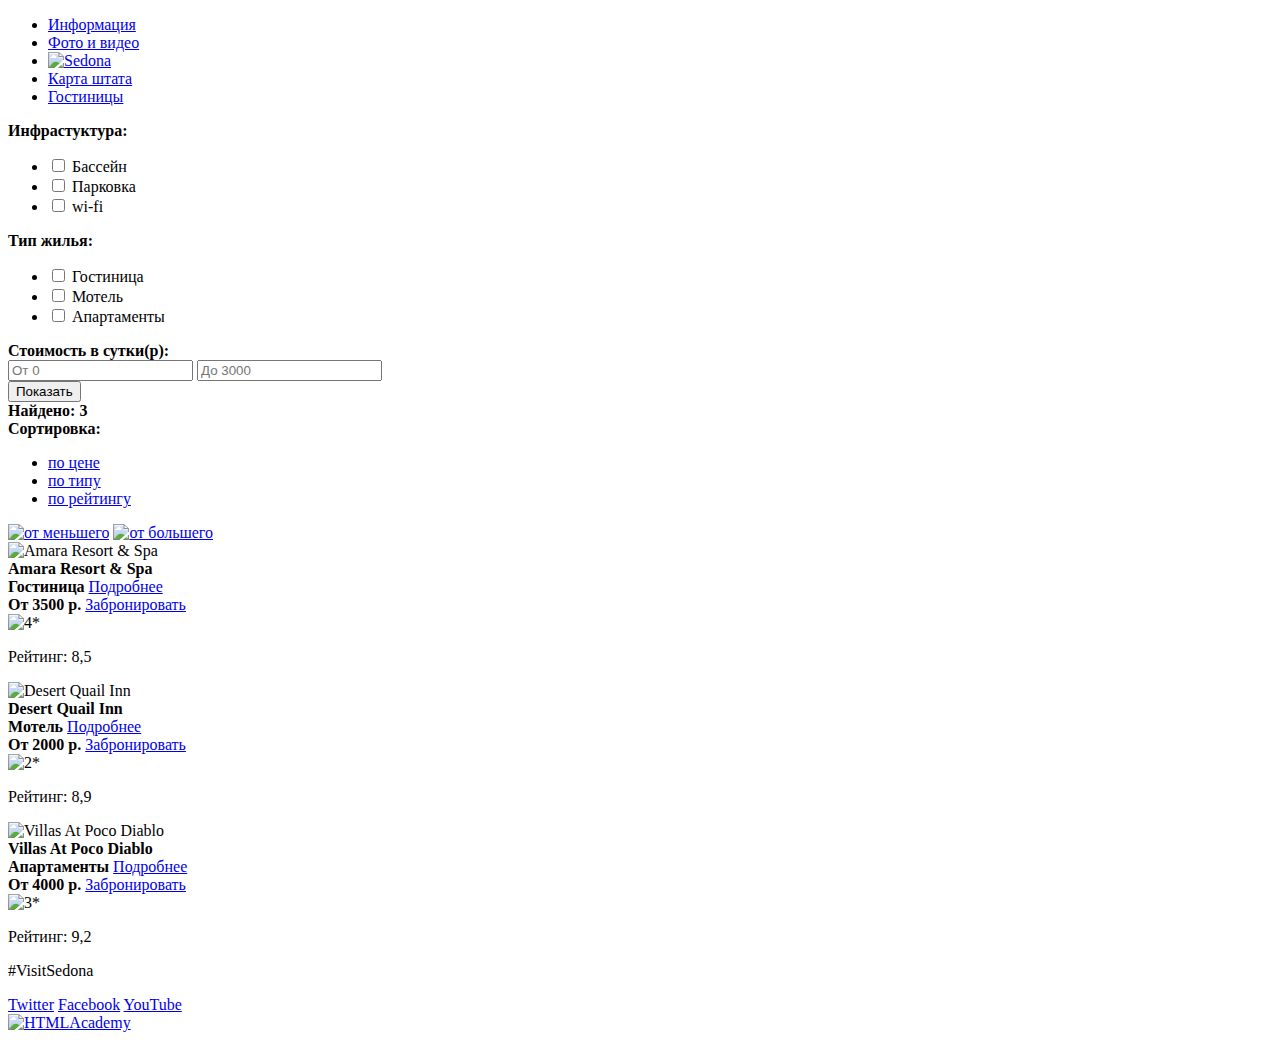
==== hotels.html @ 03f989f5 "Отредактировала разметку страницы с отелями" ====
<!DOCTYPE html>
<html lang="ru">
    <head>
        <meta charset="utf-8">
        <title>Sedona</title>
    </head>
    <body>
        <div class="container background">
            <header class="main-header">
                <nav class="main-navigation">
                    <ul>
                        <li>
                            <a href="#">Информация</a>
                        </li>
                        <li>
                            <a href="#">Фото и видео</a>
                        </li>
                        <li>
                            <a href="index.html"><img src="logo.png" width="" height="" alt="Sedona"></a>
                        </li>    
                        <li>
                            <a href="#">Карта штата</a>
                        </li>
                        <li>
                            <a href="#">Гостиницы</a>
                        </li>
                    </ul>
                </nav>
            </header>  
            <main class="content-main">
                <div class="content-selection">
                    <div class="housing-options">
                        <form name="filters" action="#" method="get">
                            <div class="conveniences">
                                <b class="filters-title">Инфрастуктура:</b>
                                <ul>
                                    <li>
                                        <input type="checkbox" name="swim-pool" id="swim-pool">
                                        <label for="swim-pool">Бассейн</label>
                                    </li>
                                    <li>
                                        <input type="checkbox" name="parking" id="parking">
                                        <label for="parking">Парковка</label>
                                    </li>
                                    <li>
                                        <input type="checkbox" name="internet" id="internet">
                                        <label for="internet">wi-fi</label>
                                    </li>
                                </ul>
                            </div>
                            <div class="housing-type">
                                <b class="filters-title">Тип жилья:</b>
                                <ul>
                                    <li>
                                        <input type="checkbox" name="hotel" id="hotel">
                                        <label for="hotel">Гостиница</label>
                                    </li>
                                    <li>
                                        <input type="checkbox" name="motel" id="motel">
                                        <label for="motel">Мотель</label>
                                    </li>
                                    <li>
                                        <input type="checkbox" name="apartments" id="apartments">
                                        <label for="apartments">Апартаменты</label>
                                    </li>
                                </ul>
                            </div>
                            <div class="daily-price">
                                <b class="filters-title">Стоимость в сутки(р):</b>
                                <div class="price-range">
                                    <input type="text" name="pricemin" placeholder="От 0">
                                    <input type="text" name="pricemax" placeholder="До 3000">
                                </div>
                                <div class="filter">
                                    <div class="filter-circle circle-left"></div>
                                    <div class="filter-circle circle-right"></div>
                                    <div class="filter-strip"></div>
                                </div>
                            </div>    
                            <button class="btn-content-selection" type="submit">Показать</button>
                        </form>    
                    </div>
                </div> 
                <div class="search-result">
                    <b class="result-number">Найдено: 3</b>
                    <div class="result-filters">
                        <b class="result-filters-name">Сортировка:</b>
                        <ul class="filters-sorting">
                            <li>
                                <a href="#">по цене</a>
                            </li>
                            <li>
                                <a href="#">по типу</a>
                            </li>
                            <li>
                                <a href="#">по рейтингу</a>
                            </li>                                
                        </ul>
                         <a class="pointer-arrow before" href="#"><img src="image/up.png" width="" height="" alt="от меньшего"></a>
                         <a class="pointer-arrow after" href="#"><img src="image/down.png" width="" height="" alt="от большего"></a>
                    </div>
                </div>
                <div class="housing-cards">
                    <div class="housing-info">
                        <div class="housing-image">
                            <img src="img/amararesort" width="" height="" alt="Amara Resort & Spa">
                        </div>
                        <b class="housing-name">Amara Resort &#38; Spa</b>
                        <div class="more-info">
                            <b class="main-housing-info">Гостиница</b>
                            <a class="btn detail" href="#">Подробнее</a>
                        </div>
                        <div class="housing-price">
                            <b class="main-housing-info">От 3500 р.</b>
                            <a class="btn book" href="#">Забронировать</a>
                        </div>
                        <div class="rating">
                            <img src="img/fourstars.png" width="" height="" alt="4*">
                            <p class="grade">Рейтинг: 8,5</p>    
                        </div>
                    </div> 
                    <div class="housing-info">
                        <div class="housing-image">
                            <img src="img/desertquailinn" width="" height="" alt="Desert Quail Inn">
                        </div>
                        <b class="housing-name">Desert Quail Inn</b>
                        <div class="more-info">
                            <b class="main-housing-info">Мотель</b>
                            <a class="btn detail" href="#">Подробнее</a>
                        </div>
                        <div class="housing-price">
                            <b class="main-housing-info">От 2000 р.</b>
                            <a class="btn book" href="#">Забронировать</a>
                        </div>
                        <div class="rating">
                            <img src="img/twostars.png" width="" height="" alt="2*">
                            <p class="grade">Рейтинг: 8,9</p>
                        </div>
                    </div>
                    <div class="housing-info">
                        <div class="housing-image">
                            <img src="img/villasatpocodiablo" width="" height="" alt="Villas At Poco Diablo">
                        </div>
                        <b class="housing-name">Villas At Poco Diablo</b>
                        <div class="more-info">
                            <b class="main-housing-info">Апартаменты</b>
                            <a class="btn detail" href="#">Подробнее</a>
                        </div>
                        <div class="housing-price">
                            <b class="main-housing-info">От 4000 р.</b>
                            <a class="btn book" href="#">Забронировать</a>
                        </div>
                        <div class="rating">
                            <img src="img/threestars.png" width="" height="" alt="3*">
                            <p class="grade">Рейтинг: 9,2</p>
                        </div>
                    </div>    
                </div>   
            </main>    
            <footer class="main-footer">
                <section class="footer-hashtag">
                    <p>#VisitSedona</p>
                </section>  
                <section class="footer-social">
                    <a class="social-btn social-btn-Twi" href="#">Twitter</a>
                    <a class="social-btn social-btn-fb" href="#">Facebook</a>
                    <a class="social-btn social-btn-youtube" href="#">YouTube</a>
                </section>  
                <section class="footer-copyright">
                    <a href="https://htmlacademy.ru"><img src="HTMLAcademy.png" width="" height="" alt="HTMLAcademy"></a>
                </section>    
            </footer>
        </div>    
    </body>
</html>
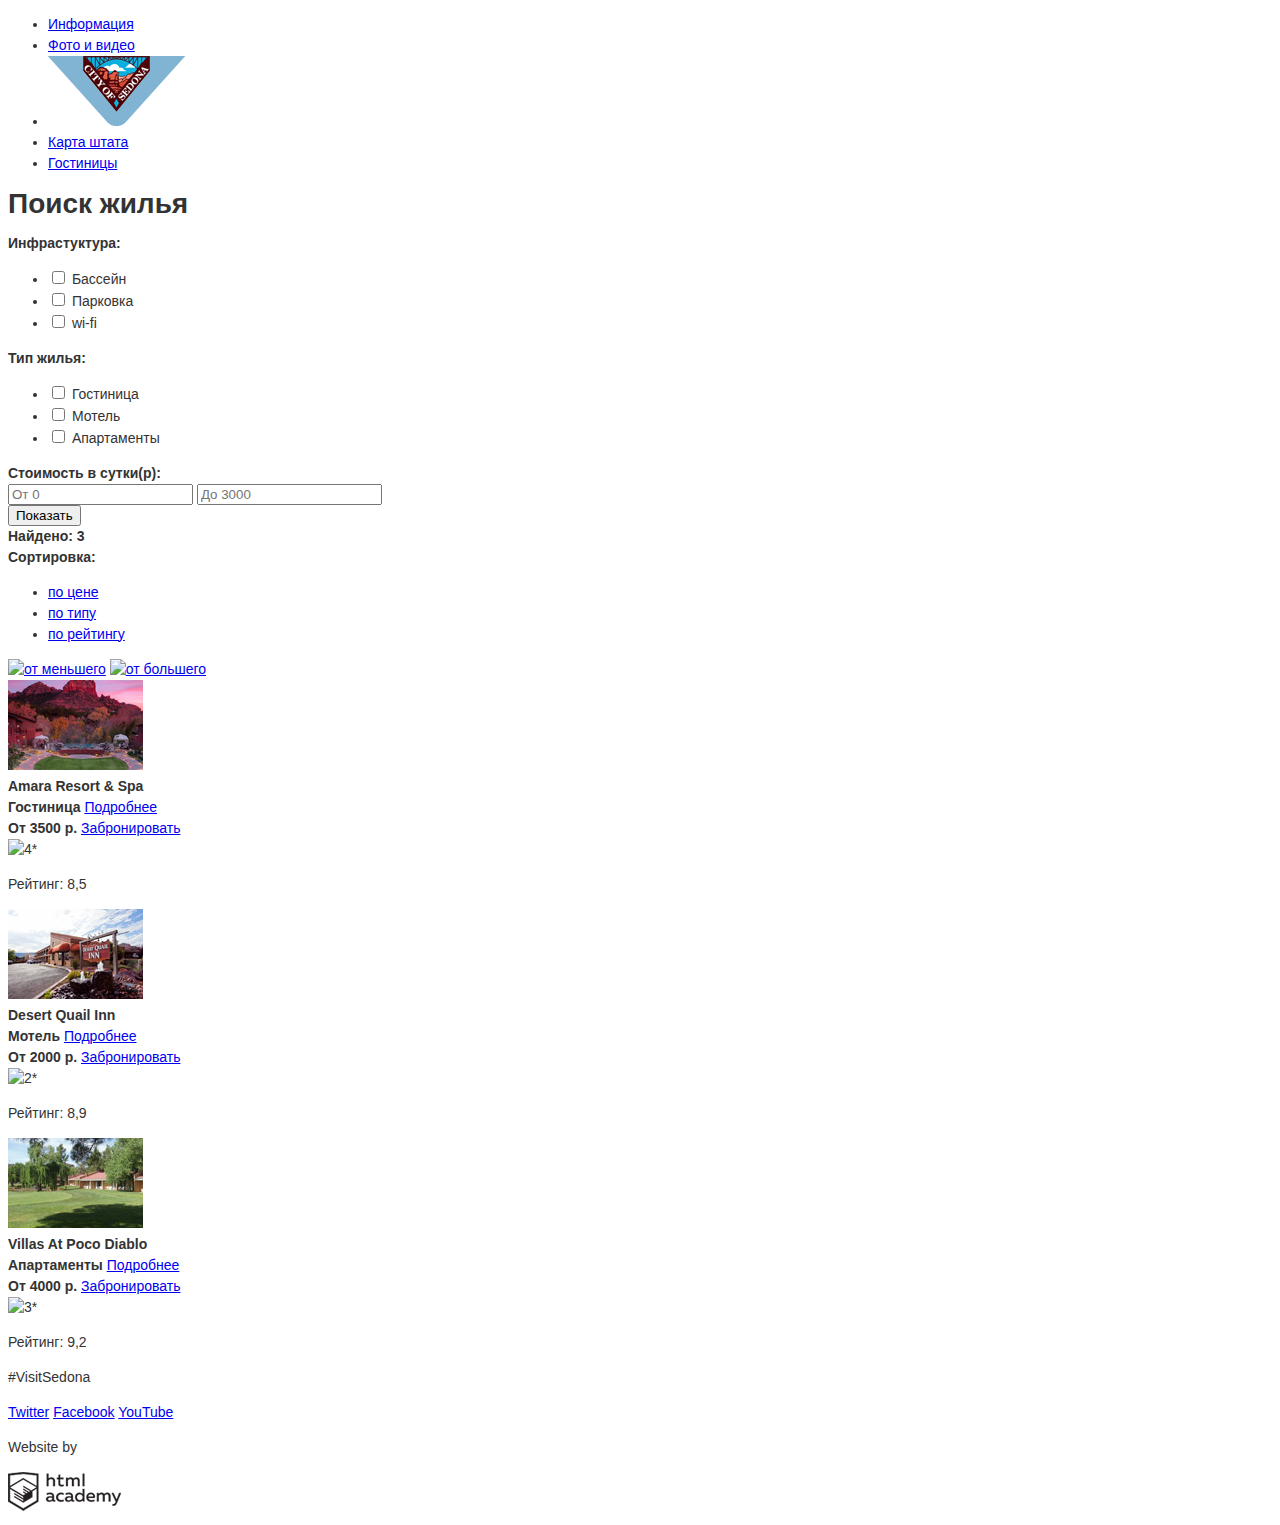
==== commit 0cca9c2d: "Выполнила задание по графике и текстовым стилям" ====
--- a/hotels.html
+++ b/hotels.html
@@ -1,6 +1,7 @@
 <!DOCTYPE html>
 <html lang="ru">
     <head>
+        <link href="css/style.css" rel="stylesheet">
         <meta charset="utf-8">
         <title>Sedona</title>
     </head>
@@ -16,7 +17,7 @@
                             <a href="#">Фото и видео</a>
                         </li>
                         <li>
-                            <a href="index.html"><img src="logo.png" width="" height="" alt="Sedona"></a>
+                            <a href="index.html"><img src="img/logo.png" width="138" height="70" alt="Sedona"></a>
                         </li>    
                         <li>
                             <a href="#">Карта штата</a>
@@ -30,6 +31,7 @@
             <main class="content-main">
                 <div class="content-selection">
                     <div class="housing-options">
+                        <h1 class="hide-title">Поиск жилья</h1>
                         <form name="filters" action="#" method="get">
                             <div class="conveniences">
                                 <b class="filters-title">Инфрастуктура:</b>
@@ -103,7 +105,7 @@
                 <div class="housing-cards">
                     <div class="housing-info">
                         <div class="housing-image">
-                            <img src="img/amararesort" width="" height="" alt="Amara Resort & Spa">
+                            <img src="img/amararesort.jpg" width="135" height="90" alt="Amara Resort & Spa">
                         </div>
                         <b class="housing-name">Amara Resort &#38; Spa</b>
                         <div class="more-info">
@@ -121,7 +123,7 @@
                     </div> 
                     <div class="housing-info">
                         <div class="housing-image">
-                            <img src="img/desertquailinn" width="" height="" alt="Desert Quail Inn">
+                            <img src="img/desertquailinn.jpg" width="135" height="90" alt="Desert Quail Inn">
                         </div>
                         <b class="housing-name">Desert Quail Inn</b>
                         <div class="more-info">
@@ -139,7 +141,7 @@
                     </div>
                     <div class="housing-info">
                         <div class="housing-image">
-                            <img src="img/villasatpocodiablo" width="" height="" alt="Villas At Poco Diablo">
+                            <img src="img/villasatpocodiablo.jpg" width="135" height="90" alt="Villas At Poco Diablo">
                         </div>
                         <b class="housing-name">Villas At Poco Diablo</b>
                         <div class="more-info">
@@ -167,7 +169,8 @@
                     <a class="social-btn social-btn-youtube" href="#">YouTube</a>
                 </section>  
                 <section class="footer-copyright">
-                    <a href="https://htmlacademy.ru"><img src="HTMLAcademy.png" width="" height="" alt="HTMLAcademy"></a>
+                    <p>Website by</p>
+                    <a href="https://htmlacademy.ru"><img src="img/HTMLAcademy.png" width="113" height="39" alt="HTMLAcademy"></a>
                 </section>    
             </footer>
         </div>    
--- a/css/style.css
+++ b/css/style.css
@@ -0,0 +1,7 @@
+body {
+    font-size: 14px;
+    line-height: 21px;
+    color: #333333;
+    font-weight: normal;
+    font-family: "PT Sans", "Arial", serif;
+}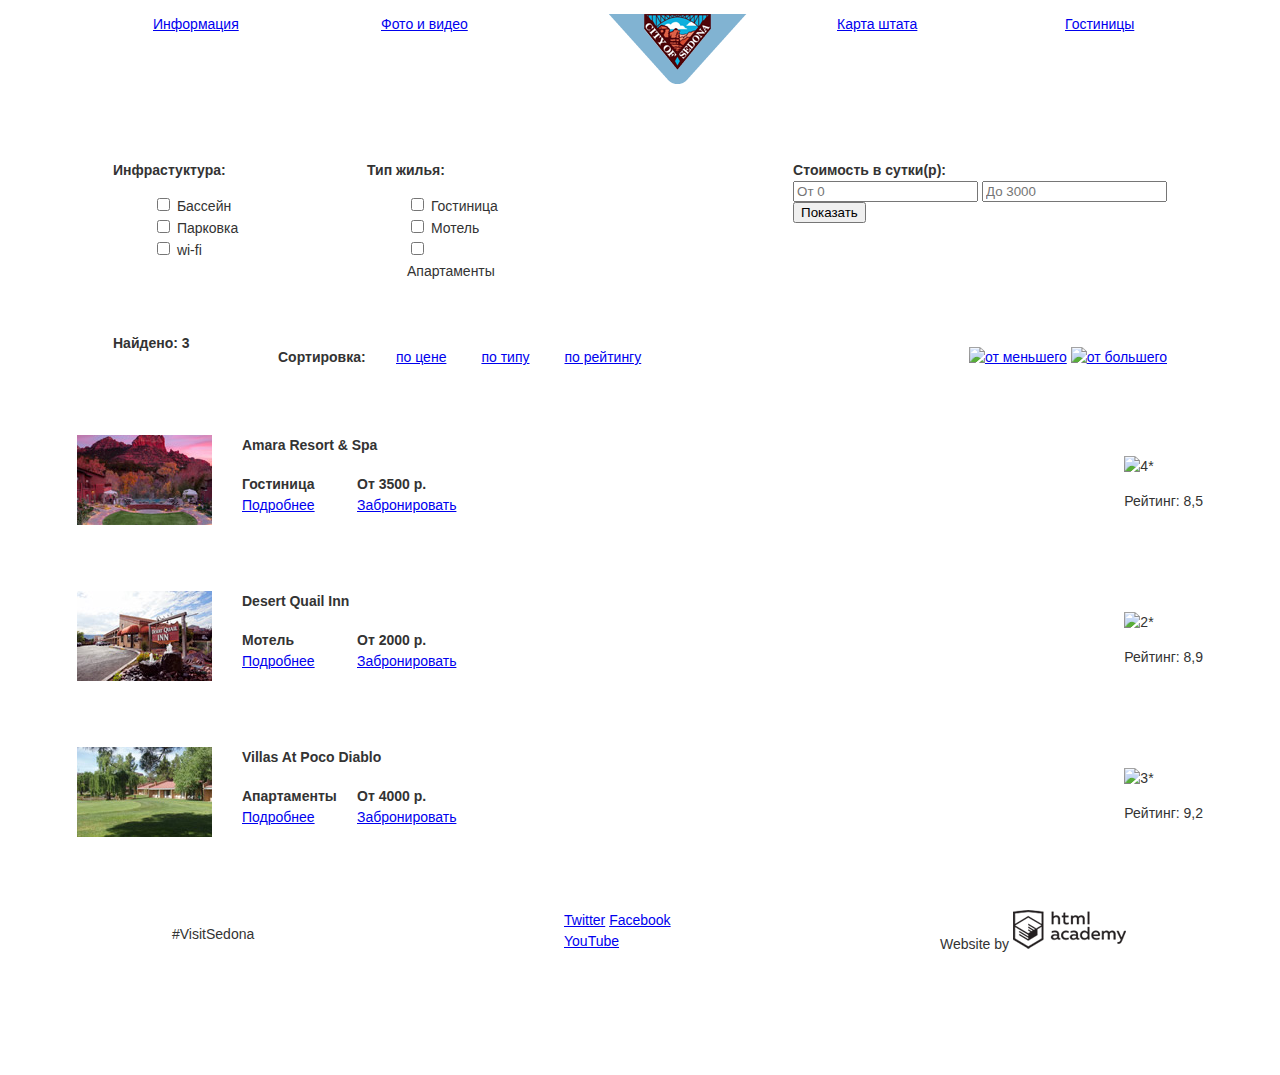
==== commit d111def1: "Сделала задание по сеткам для всех страниц проекта" ====
--- a/hotels.html
+++ b/hotels.html
@@ -6,23 +6,23 @@
         <title>Sedona</title>
     </head>
     <body>
-        <div class="container background">
+        <div class="container">
             <header class="main-header">
                 <nav class="main-navigation">
                     <ul>
-                        <li>
+                        <li class="menu-item">
                             <a href="#">Информация</a>
-                        </li>
-                        <li>
+                        </li >
+                        <li class="menu-item">
                             <a href="#">Фото и видео</a>
                         </li>
-                        <li>
+                        <li class="menu-item">
                             <a href="index.html"><img src="img/logo.png" width="138" height="70" alt="Sedona"></a>
                         </li>    
-                        <li>
+                        <li class="menu-item">
                             <a href="#">Карта штата</a>
                         </li>
-                        <li>
+                        <li class="menu-item">
                             <a href="#">Гостиницы</a>
                         </li>
                     </ul>
@@ -30,8 +30,6 @@
             </header>  
             <main class="content-main">
                 <div class="content-selection">
-                    <div class="housing-options">
-                        <h1 class="hide-title">Поиск жилья</h1>
                         <form name="filters" action="#" method="get">
                             <div class="conveniences">
                                 <b class="filters-title">Инфрастуктура:</b>
@@ -67,21 +65,22 @@
                                     </li>
                                 </ul>
                             </div>
-                            <div class="daily-price">
-                                <b class="filters-title">Стоимость в сутки(р):</b>
-                                <div class="price-range">
-                                    <input type="text" name="pricemin" placeholder="От 0">
-                                    <input type="text" name="pricemax" placeholder="До 3000">
-                                </div>
-                                <div class="filter">
-                                    <div class="filter-circle circle-left"></div>
-                                    <div class="filter-circle circle-right"></div>
-                                    <div class="filter-strip"></div>
-                                </div>
-                            </div>    
-                            <button class="btn-content-selection" type="submit">Показать</button>
+                            <div class="filter-and-button">
+                                <div class="daily-price">
+                                    <b class="filters-title">Стоимость в сутки(р):</b>
+                                    <div class="price-range">
+                                        <input type="text" name="pricemin" placeholder="От 0">
+                                        <input type="text" name="pricemax" placeholder="До 3000">
+                                    </div>
+                                    <div class="filter">
+                                        <div class="filter-circle circle-left"></div>
+                                        <div class="filter-circle circle-right"></div>
+                                        <div class="filter-strip"></div>
+                                    </div>
+                                </div>    
+                                <button class="btn-content-selection" type="submit">Показать</button>
+                            </div>
                         </form>    
-                    </div>
                 </div> 
                 <div class="search-result">
                     <b class="result-number">Найдено: 3</b>
@@ -98,8 +97,10 @@
                                 <a href="#">по рейтингу</a>
                             </li>                                
                         </ul>
-                         <a class="pointer-arrow before" href="#"><img src="image/up.png" width="" height="" alt="от меньшего"></a>
-                         <a class="pointer-arrow after" href="#"><img src="image/down.png" width="" height="" alt="от большего"></a>
+                        <div class="pointers">
+                            <a class="pointer-arrow before" href="#"><img src="image/up.png" width="" height="" alt="от меньшего"></a>
+                            <a class="pointer-arrow after" href="#"><img src="image/down.png" width="" height="" alt="от большего"></a>
+                        </div>    
                     </div>
                 </div>
                 <div class="housing-cards">
@@ -107,7 +108,7 @@
                         <div class="housing-image">
                             <img src="img/amararesort.jpg" width="135" height="90" alt="Amara Resort & Spa">
                         </div>
-                        <b class="housing-name">Amara Resort &#38; Spa</b>
+                        <b class="housing-name">Amara Resort &#38; Spa</b><br>
                         <div class="more-info">
                             <b class="main-housing-info">Гостиница</b>
                             <a class="btn detail" href="#">Подробнее</a>
@@ -125,7 +126,7 @@
                         <div class="housing-image">
                             <img src="img/desertquailinn.jpg" width="135" height="90" alt="Desert Quail Inn">
                         </div>
-                        <b class="housing-name">Desert Quail Inn</b>
+                        <b class="housing-name">Desert Quail Inn</b><br>
                         <div class="more-info">
                             <b class="main-housing-info">Мотель</b>
                             <a class="btn detail" href="#">Подробнее</a>
@@ -143,7 +144,7 @@
                         <div class="housing-image">
                             <img src="img/villasatpocodiablo.jpg" width="135" height="90" alt="Villas At Poco Diablo">
                         </div>
-                        <b class="housing-name">Villas At Poco Diablo</b>
+                        <b class="housing-name">Villas At Poco Diablo</b><br>
                         <div class="more-info">
                             <b class="main-housing-info">Апартаменты</b>
                             <a class="btn detail" href="#">Подробнее</a>
@@ -169,7 +170,7 @@
                     <a class="social-btn social-btn-youtube" href="#">YouTube</a>
                 </section>  
                 <section class="footer-copyright">
-                    <p>Website by</p>
+                    Website by
                     <a href="https://htmlacademy.ru"><img src="img/HTMLAcademy.png" width="113" height="39" alt="HTMLAcademy"></a>
                 </section>    
             </footer>
--- a/css/style.css
+++ b/css/style.css
@@ -4,4 +4,301 @@
     color: #333333;
     font-weight: normal;
     font-family: "PT Sans", "Arial", serif;
+}
+
+.container {
+    width: 1200px;
+    margin: 0 auto; 
+}
+
+
+.main-header {
+    margin-bottom: 0;   
+}
+
+.background {
+    margin-bottom: 60px;
+    padding-top: 215px;
+}
+
+.main-navigation {
+    height: 57px;
+    padding-left: 73px;
+    padding-right: 73px;
+}
+
+.menu-item {
+    float: left;
+    width: 100px;
+    margin-left: 64px;
+    margin-right: 64px;
+    list-style-type: none;
+}
+
+.menu-item:last-child {
+    margin-right: 0;
+}
+
+.menu-item:first-child {
+    margin-left: 0;
+}
+
+.menu-item h1{
+    margin-top: 0;
+    width: 138px;
+}
+
+.main-header::after {
+    content: "";
+    display: block;
+    clear: both;
+}
+
+.logo {
+    width: 458px;
+    height: 78px;
+    margin-left: auto;
+    margin-right: auto;
+    margin-bottom: 278px;
+}
+
+.intro {
+    width: 492px;
+    margin: 0 auto;
+    margin-bottom: 60px;
+}
+
+.index-content-first {
+    height: 256px;
+    margin-bottom: 62px;
+}
+
+.index-content-text-left {
+    float: left;
+    width: 400px;
+}
+
+.index-content-img-right {
+    float: right;
+    width: 800px;
+    margin-left: 0;
+    margin-right: 0;
+    margin-bottom: 0;
+    margin-top: 0;
+}
+
+.index-content-first::after {
+    content: "";
+    display: block;
+    clear: both;
+}
+
+.features-first {
+    padding-left: 72px;
+    padding-right 60px;
+    margin-bottom: 85px;  
+}
+
+.features-item {
+    float: left;
+    min-height: 188px;
+    width: 280px;
+    margin-left: 55px;
+    margin-right: 55px;
+    
+}
+
+.features-item:first-child {
+    margin-left: 0;
+}
+
+.features-item:last-child {
+    margin-right: 0;
+}
+
+.features-first::after {
+    content: "";
+    display: block;
+    clear: both;
+}
+
+.index-content-second {
+    height: 256px;
+    margin-bottom: 0; 
+}
+
+.index-content-img-left {
+    float: left;
+    width: 800px;
+    margin-left: 0;
+    margin-right: 0;
+    margin-bottom: 0;
+    margin-top: 0;
+}
+
+.index-content-text-right {
+    float: right;
+    width: 400px;
+    min-height: 256px;
+}
+
+.index-content-second::after {
+    content: "";
+    display: block;
+    clear: both;
+}
+
+.features-second {
+    padding-left: 72px;
+    padding-right 60px;
+    padding-top: 50px;
+    margin-bottom: 58px; 
+}
+
+.features-second::after {
+    content: "";
+    display: block;
+    clear: both;
+}
+
+.search {
+    width: 570px;
+    margin: 0 auto;
+    padding-top: 55px;
+    padding-left: 59px;
+}
+
+.main-footer {
+    height: 120px;
+    padding-top: 37px;
+    padding-bottom: 37px;
+}
+
+.footer-hashtag {
+    float: left;
+    width: 138px;
+    margin-left: 132px;
+    margin-right: 254px;
+}
+
+.footer-social{
+    float: left;
+    width: 150px;
+    
+}
+
+.footer-copyright {
+    float: right;
+    margin-right: 102px;
+    width: 198px;
+   
+}
+
+.content-selection {
+    margin-bottom: 0;
+    padding-top: 70px;
+    padding-left: 73px;
+    padding-right: 73px;
+}
+
+.conveniences {
+    float: left;
+    width: 140px;
+    margin-right: 114px;
+}
+
+.housing-type {
+    float: left;
+    width: 140px;
+}
+
+.filter-and-button {
+    float: right;
+}
+
+.content-selection li {
+    list-style-type: none;
+}
+
+
+.content-selection::after {
+    content: "";
+    display: block;
+    clear: both;
+}
+
+.search-result {
+    padding-left: 73px;
+    padding-right: 73px;
+    padding-top: 37px;
+    padding-bottom: 37px;
+    margin-bottom: 0;
+}
+
+.result-number {
+    float: left;
+    width: 115px;
+    margin-right: 50px;
+}
+
+.result-filters-name {
+    float:left;
+    width: 78px;
+    margin-right: 40px;
+}
+
+.filters-sorting li {
+    float: left;
+    list-style-type: none;
+    margin-right: 35px;
+}
+
+.pointers {
+    float: right;
+}
+
+.search-result::after {
+    content: "";
+    display: block;
+    clear: both;
+}
+
+
+.housing-cards {
+    padding-left: 37px;
+    padding-right: 37px;
+    margin-bottom: 0;
+}
+
+.housing-info {
+    padding-top: 30px;
+    padding-bottom: 30px;
+}
+
+.housing-image {
+    float: left;
+    margin-right: 30px;
+}
+
+.more-info {
+    float: left;
+    width: 110px;
+    margin-right: 5px;
+    margin-top: 18px;
+}
+
+.housing-price {
+    float: left;
+    width: 143px;
+    margin-top: 18px;
+}
+
+.rating {
+    float: right;
+}
+
+.housing-info::after {
+    content: "";
+    display: block;
+    clear: both;
 }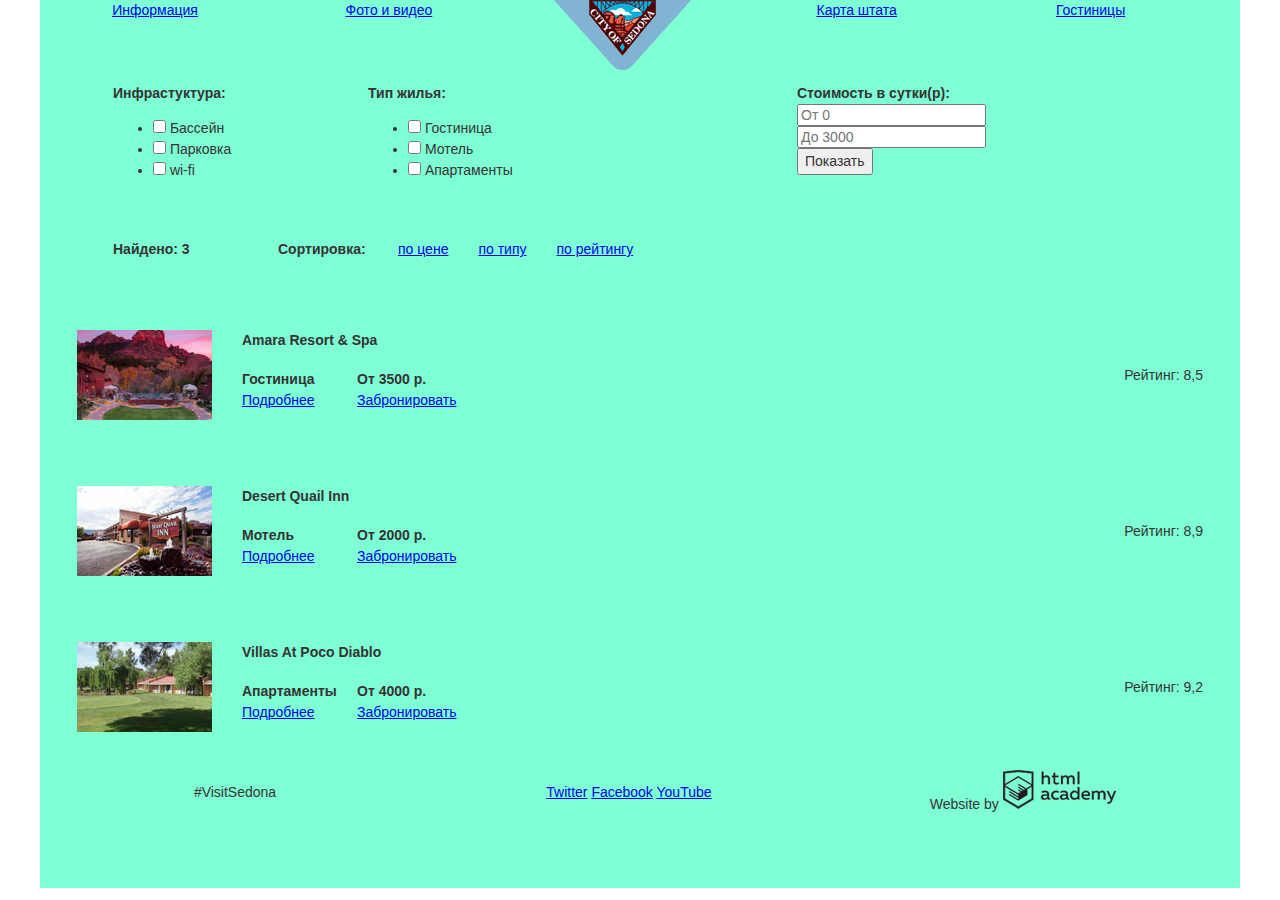
==== commit 61010b1d: "Переделала задание по сеткам" ====
--- a/hotels.html
+++ b/hotels.html
@@ -1,35 +1,36 @@
 <!DOCTYPE html>
 <html lang="ru">
     <head>
-        <link href="css/style.css" rel="stylesheet">
         <meta charset="utf-8">
+        <link rel="stylesheet" href="css/normalize.css">
+        <link rel="stylesheet" href="css/style.css">
         <title>Sedona</title>
     </head>
     <body>
         <div class="container">
             <header class="main-header">
                 <nav class="main-navigation">
-                    <ul>
-                        <li class="menu-item">
+                    <ul class="main-menu">
+                        <li>
                             <a href="#">Информация</a>
-                        </li >
-                        <li class="menu-item">
+                        </li>
+                        <li>
                             <a href="#">Фото и видео</a>
                         </li>
-                        <li class="menu-item">
+                        <li>
                             <a href="index.html"><img src="img/logo.png" width="138" height="70" alt="Sedona"></a>
                         </li>    
-                        <li class="menu-item">
+                        <li>
                             <a href="#">Карта штата</a>
                         </li>
-                        <li class="menu-item">
+                        <li>
                             <a href="#">Гостиницы</a>
                         </li>
                     </ul>
                 </nav>
             </header>  
             <main class="content-main">
-                <div class="content-selection">
+                <div class="content-selection clearfix">
                         <form name="filters" action="#" method="get">
                             <div class="conveniences">
                                 <b class="filters-title">Инфрастуктура:</b>
@@ -65,7 +66,7 @@
                                     </li>
                                 </ul>
                             </div>
-                            <div class="filter-and-button">
+                            <div class="range">
                                 <div class="daily-price">
                                     <b class="filters-title">Стоимость в сутки(р):</b>
                                     <div class="price-range">
@@ -82,7 +83,7 @@
                             </div>
                         </form>    
                 </div> 
-                <div class="search-result">
+                <div class="search-result clearfix">
                     <b class="result-number">Найдено: 3</b>
                     <div class="result-filters">
                         <b class="result-filters-name">Сортировка:</b>
@@ -98,13 +99,13 @@
                             </li>                                
                         </ul>
                         <div class="pointers">
-                            <a class="pointer-arrow before" href="#"><img src="image/up.png" width="" height="" alt="от меньшего"></a>
-                            <a class="pointer-arrow after" href="#"><img src="image/down.png" width="" height="" alt="от большего"></a>
+                            <a class="pointer-arrow up" href="#"></a>
+                            <a class="pointer-arrow down" href="#"></a>
                         </div>    
                     </div>
                 </div>
                 <div class="housing-cards">
-                    <div class="housing-info">
+                    <div class="housing-info clearfix">
                         <div class="housing-image">
                             <img src="img/amararesort.jpg" width="135" height="90" alt="Amara Resort & Spa">
                         </div>
@@ -118,11 +119,10 @@
                             <a class="btn book" href="#">Забронировать</a>
                         </div>
                         <div class="rating">
-                            <img src="img/fourstars.png" width="" height="" alt="4*">
                             <p class="grade">Рейтинг: 8,5</p>    
                         </div>
                     </div> 
-                    <div class="housing-info">
+                    <div class="housing-info clearfix">
                         <div class="housing-image">
                             <img src="img/desertquailinn.jpg" width="135" height="90" alt="Desert Quail Inn">
                         </div>
@@ -136,11 +136,10 @@
                             <a class="btn book" href="#">Забронировать</a>
                         </div>
                         <div class="rating">
-                            <img src="img/twostars.png" width="" height="" alt="2*">
                             <p class="grade">Рейтинг: 8,9</p>
                         </div>
                     </div>
-                    <div class="housing-info">
+                    <div class="housing-info clearfix">
                         <div class="housing-image">
                             <img src="img/villasatpocodiablo.jpg" width="135" height="90" alt="Villas At Poco Diablo">
                         </div>
@@ -154,22 +153,21 @@
                             <a class="btn book" href="#">Забронировать</a>
                         </div>
                         <div class="rating">
-                            <img src="img/threestars.png" width="" height="" alt="3*">
                             <p class="grade">Рейтинг: 9,2</p>
                         </div>
                     </div>    
                 </div>   
             </main>    
             <footer class="main-footer">
-                <section class="footer-hashtag">
+                <section class="footer-hashtag footer-item">
                     <p>#VisitSedona</p>
                 </section>  
-                <section class="footer-social">
+                <section class="footer-social footer-item">
                     <a class="social-btn social-btn-Twi" href="#">Twitter</a>
                     <a class="social-btn social-btn-fb" href="#">Facebook</a>
                     <a class="social-btn social-btn-youtube" href="#">YouTube</a>
                 </section>  
-                <section class="footer-copyright">
+                <section class="footer-copyright footer-item">
                     Website by
                     <a href="https://htmlacademy.ru"><img src="img/HTMLAcademy.png" width="113" height="39" alt="HTMLAcademy"></a>
                 </section>    
--- a/css/style.css
+++ b/css/style.css
@@ -9,265 +9,252 @@
 .container {
     width: 1200px;
     margin: 0 auto; 
-}
-
-
-.main-header {
-    margin-bottom: 0;   
-}
-
-.background {
-    margin-bottom: 60px;
-    padding-top: 215px;
-}
-
-.main-navigation {
-    height: 57px;
-    padding-left: 73px;
-    padding-right: 73px;
-}
-
-.menu-item {
-    float: left;
-    width: 100px;
-    margin-left: 64px;
-    margin-right: 64px;
-    list-style-type: none;
-}
-
-.menu-item:last-child {
-    margin-right: 0;
-}
-
-.menu-item:first-child {
-    margin-left: 0;
-}
-
-.menu-item h1{
-    margin-top: 0;
-    width: 138px;
-}
-
-.main-header::after {
+    
+    background-color: aquamarine;
+}
+
+
+
+
+
+.main-menu {
+    margin: 0;
+    padding: 0;
+    list-style: none;
+    width: 100%;
+}
+
+.main-menu li {
+    display: inline-block;
+    width: 230px;
+    height: 53px;
+    text-align: center;
+    vertical-align: middle;
+}
+
+.main-menu h1 {
+    margin: 0;
+}
+
+
+
+
+
+
+.main-image{
+    height: 594px;
+    text-align: center;
+}
+
+.logo {
+    padding-top: 217px;
+}
+
+
+
+
+
+
+.intro {
+    padding-top: 52px;
+    padding-bottom: 52px;
+    width: 570px;
+    margin: 0 auto;
+    text-align: center;
+}
+
+
+
+
+
+
+
+
+
+
+.index-content-first {
+    height: 256px;
+}
+
+.index-content-text-left {
+    float: left;
+    width: 400px;
+}
+
+.index-content-img-right {
+    float: right;
+    height: 256px;
+    margin: 0;
+}
+
+.clearfix::after {
     content: "";
     display: block;
     clear: both;
 }
 
-.logo {
-    width: 458px;
-    height: 78px;
-    margin-left: auto;
-    margin-right: auto;
-    margin-bottom: 278px;
-}
-
-.intro {
-    width: 492px;
-    margin: 0 auto;
-    margin-bottom: 60px;
-}
-
-.index-content-first {
+
+
+
+
+
+
+
+.features-first {
+    padding-top: 60px; 
+    text-align: center;
+    padding-bottom: 88px;
+}
+
+.features-item {
+    float: left;
+    width: 300px;
+    margin-left: 50px;
+    margin-right: 50px;
+    
+}
+
+
+
+
+
+
+
+
+
+.index-content-second {
+    height: 256px; 
+}
+
+.index-content-img-left {
+    float: left;
     height: 256px;
-    margin-bottom: 62px;
-}
-
-.index-content-text-left {
-    float: left;
+    margin: 0;
+}
+
+.index-content-text-right {
+    float: right;
     width: 400px;
 }
 
-.index-content-img-right {
-    float: right;
-    width: 800px;
-    margin-left: 0;
-    margin-right: 0;
-    margin-bottom: 0;
-    margin-top: 0;
-}
-
-.index-content-first::after {
-    content: "";
-    display: block;
-    clear: both;
-}
-
-.features-first {
-    padding-left: 72px;
-    padding-right 60px;
-    margin-bottom: 85px;  
-}
-
-.features-item {
-    float: left;
-    min-height: 188px;
-    width: 280px;
-    margin-left: 55px;
-    margin-right: 55px;
-    
-}
-
-.features-item:first-child {
-    margin-left: 0;
-}
-
-.features-item:last-child {
-    margin-right: 0;
-}
-
-.features-first::after {
-    content: "";
-    display: block;
-    clear: both;
-}
-
-.index-content-second {
-    height: 256px;
-    margin-bottom: 0; 
-}
-
-.index-content-img-left {
-    float: left;
-    width: 800px;
-    margin-left: 0;
-    margin-right: 0;
-    margin-bottom: 0;
-    margin-top: 0;
-}
-
-.index-content-text-right {
-    float: right;
-    width: 400px;
-    min-height: 256px;
-}
-
-.index-content-second::after {
-    content: "";
-    display: block;
-    clear: both;
-}
+
+
+
+
 
 .features-second {
-    padding-left: 72px;
-    padding-right 60px;
     padding-top: 50px;
-    margin-bottom: 58px; 
-}
-
-.features-second::after {
-    content: "";
-    display: block;
-    clear: both;
-}
+    text-align: center;
+    padding-bottom: 65px;
+}
+
+
+
+
+
 
 .search {
     width: 570px;
     margin: 0 auto;
-    padding-top: 55px;
-    padding-left: 59px;
-}
+}
+
+
+
 
 .main-footer {
     height: 120px;
-    padding-top: 37px;
-    padding-bottom: 37px;
-}
-
-.footer-hashtag {
-    float: left;
-    width: 138px;
-    margin-left: 132px;
-    margin-right: 254px;
-}
-
-.footer-social{
-    float: left;
-    width: 150px;
-    
-}
-
-.footer-copyright {
-    float: right;
-    margin-right: 102px;
-    width: 198px;
-   
-}
+    width: 100%;
+}
+
+.footer-item{
+    display: inline-block;
+    width: 300px;
+    text-align: center;
+    margin-left: 45px;
+    margin-right: 45px;
+    vertical-align: middle;
+}
+
+
+
+
+
+
 
 .content-selection {
-    margin-bottom: 0;
-    padding-top: 70px;
     padding-left: 73px;
     padding-right: 73px;
+    padding-bottom: 30px;
+    padding-top: 30px;
+    
+}
+
+content-selection li {
+    list-style-type: none;
 }
 
 .conveniences {
     float: left;
-    width: 140px;
-    margin-right: 114px;
+    width: 230px;
+    margin-right: 25px;
 }
 
 .housing-type {
     float: left;
-    width: 140px;
-}
-
-.filter-and-button {
-    float: right;
-}
-
-.content-selection li {
-    list-style-type: none;
-}
-
-
-.content-selection::after {
-    content: "";
-    display: block;
-    clear: both;
-}
+    width: 230px; 
+}
+
+.range {
+    float: right;
+    width: 370px;
+}
+
+
+
+
+
+
+
+
 
 .search-result {
     padding-left: 73px;
     padding-right: 73px;
-    padding-top: 37px;
-    padding-bottom: 37px;
-    margin-bottom: 0;
-}
+    padding-bottom: 40px;
+}
+
+/*разобраться с отступом между блоками и найдено:3 */
 
 .result-number {
     float: left;
-    width: 115px;
-    margin-right: 50px;
+    width: 120px;
+    margin: 0;
+    padding: 0;
 }
 
 .result-filters-name {
     float:left;
-    width: 78px;
-    margin-right: 40px;
+    width: 90px;
+    margin-left: 45px;
+    margin-right: 30px;
 }
 
 .filters-sorting li {
     float: left;
     list-style-type: none;
-    margin-right: 35px;
+    margin-right: 30px;
 }
 
 .pointers {
     float: right;
 }
 
-.search-result::after {
-    content: "";
-    display: block;
-    clear: both;
-}
+
 
 
 .housing-cards {
     padding-left: 37px;
     padding-right: 37px;
-    margin-bottom: 0;
 }
 
 .housing-info {
@@ -297,8 +284,3 @@
     float: right;
 }
 
-.housing-info::after {
-    content: "";
-    display: block;
-    clear: both;
-}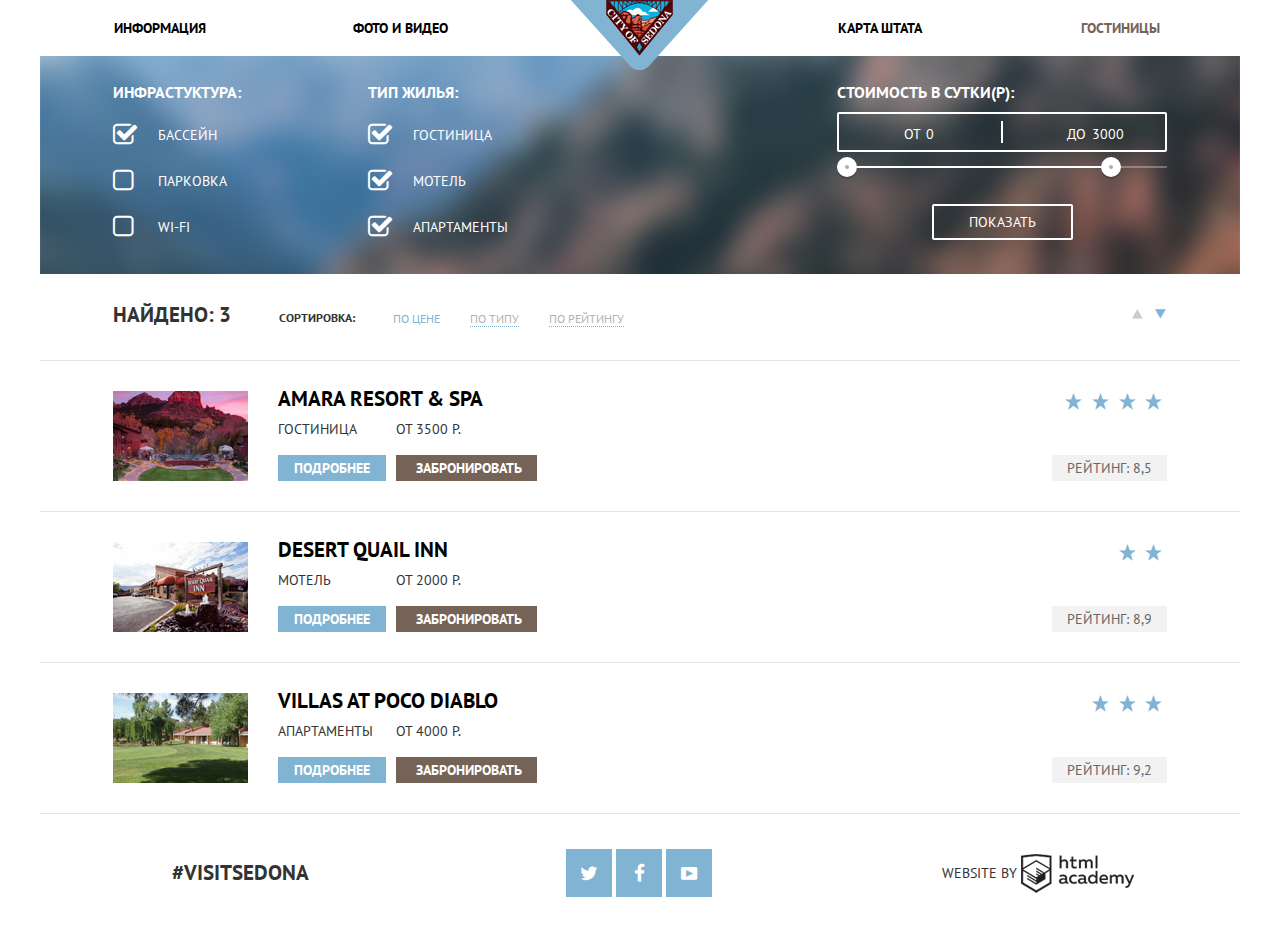
==== commit 41882351: "Выполнила задание по стилизации проекта" ====
--- a/hotels.html
+++ b/hotels.html
@@ -2,6 +2,7 @@
 <html lang="ru">
     <head>
         <meta charset="utf-8">
+        <link href='https://fonts.googleapis.com/css?family=PT+Sans:400,400italic,700,700italic' rel='stylesheet' type='text/css'>
         <link rel="stylesheet" href="css/normalize.css">
         <link rel="stylesheet" href="css/style.css">
         <title>Sedona</title>
@@ -10,7 +11,7 @@
         <div class="container">
             <header class="main-header">
                 <nav class="main-navigation">
-                    <ul class="main-menu">
+                    <ul class="main-menu clearfix">
                         <li>
                             <a href="#">Информация</a>
                         </li>
@@ -24,83 +25,90 @@
                             <a href="#">Карта штата</a>
                         </li>
                         <li>
-                            <a href="#">Гостиницы</a>
+                            <a class="active" href="#">Гостиницы</a>
                         </li>
                     </ul>
                 </nav>
             </header>  
             <main class="content-main">
                 <div class="content-selection clearfix">
-                        <form name="filters" action="#" method="get">
-                            <div class="conveniences">
-                                <b class="filters-title">Инфрастуктура:</b>
-                                <ul>
-                                    <li>
-                                        <input type="checkbox" name="swim-pool" id="swim-pool">
-                                        <label for="swim-pool">Бассейн</label>
-                                    </li>
-                                    <li>
-                                        <input type="checkbox" name="parking" id="parking">
-                                        <label for="parking">Парковка</label>
-                                    </li>
-                                    <li>
-                                        <input type="checkbox" name="internet" id="internet">
-                                        <label for="internet">wi-fi</label>
-                                    </li>
-                                </ul>
-                            </div>
-                            <div class="housing-type">
-                                <b class="filters-title">Тип жилья:</b>
-                                <ul>
-                                    <li>
-                                        <input type="checkbox" name="hotel" id="hotel">
-                                        <label for="hotel">Гостиница</label>
-                                    </li>
-                                    <li>
-                                        <input type="checkbox" name="motel" id="motel">
-                                        <label for="motel">Мотель</label>
-                                    </li>
-                                    <li>
-                                        <input type="checkbox" name="apartments" id="apartments">
-                                        <label for="apartments">Апартаменты</label>
-                                    </li>
-                                </ul>
-                            </div>
-                            <div class="range">
-                                <div class="daily-price">
-                                    <b class="filters-title">Стоимость в сутки(р):</b>
-                                    <div class="price-range">
-                                        <input type="text" name="pricemin" placeholder="От 0">
-                                        <input type="text" name="pricemax" placeholder="До 3000">
+                    <form name="filters" action="#" method="get">
+                        <div class="conveniences">
+                            <b class="filters-title">Инфрастуктура:</b>
+                            <ul class="list-filters">
+                                <li>
+                                    <input type="checkbox" name="swim-pool" id="swim-pool" checked="checked">
+                                    <label for="swim-pool">Бассейн</label>
+                                </li>
+                                <li>
+                                    <input type="checkbox" name="parking" id="parking">
+                                    <label for="parking">Парковка</label>
+                                </li>
+                                <li>
+                                    <input type="checkbox" name="internet" id="internet">
+                                    <label for="internet">wi-fi</label>
+                                </li>
+                            </ul>
+                        </div>
+                        <div class="housing-type">
+                            <b class="filters-title">Тип жилья:</b>
+                            <ul class="list-filters">
+                                <li>
+                                    <input type="checkbox" name="hotel" id="hotel" checked="checked">
+                                    <label for="hotel">Гостиница</label>
+                                </li>
+                                <li>
+                                    <input type="checkbox" name="motel" id="motel" checked="checked">
+                                    <label for="motel">Мотель</label>
+                                </li>
+                                <li>
+                                    <input type="checkbox" name="apartments" id="apartments" checked="checked">
+                                    <label for="apartments">Апартаменты</label>
+                                </li>
+                            </ul>
+                        </div>
+                        <div class="filter-range">
+                            <div class="filters-range-title">Стоимость в сутки(р):
+                            </div>
+                            <div class="price-controls">
+                                <label class="min-price">от
+                                    <input type="text" name="min-price" value="0">
+                                </label>
+                                <label class="max-price">до
+                                    <input type="text" name="max-price" value="3000">
+                                </label>
+                            </div>
+                            <div class="range-controls">
+                                <div class="scale">
+                                    <div class="bar">
                                     </div>
-                                    <div class="filter">
-                                        <div class="filter-circle circle-left"></div>
-                                        <div class="filter-circle circle-right"></div>
-                                        <div class="filter-strip"></div>
-                                    </div>
-                                </div>    
-                                <button class="btn-content-selection" type="submit">Показать</button>
-                            </div>
-                        </form>    
+                                </div>
+                                <div class="range-toggle range-toggle-min">
+                                </div>
+                                <div class="range-toggle range-toggle-max">
+                                </div>
+                            </div>    
+                            <button class="btn-transparent" type="submit">Показать</button>
+                        </div>
+                    </form>    
                 </div> 
                 <div class="search-result clearfix">
                     <b class="result-number">Найдено: 3</b>
                     <div class="result-filters">
                         <b class="result-filters-name">Сортировка:</b>
-                        <ul class="filters-sorting">
+                        <ul class="filters-sorting-list">
                             <li>
-                                <a href="#">по цене</a>
+                                <a class="filters-sorting active" href="#">по цене</a>
                             </li>
                             <li>
-                                <a href="#">по типу</a>
+                                <a class="filters-sorting" href="#">по типу</a>
                             </li>
                             <li>
-                                <a href="#">по рейтингу</a>
+                                <a class="filters-sorting" href="#">по рейтингу</a>
                             </li>                                
                         </ul>
                         <div class="pointers">
-                            <a class="pointer-arrow up" href="#"></a>
-                            <a class="pointer-arrow down" href="#"></a>
+                            <a class="pointer-arrow" href="#"><span class="icon-up-dir"></span></a><a class="pointer-arrow active" href="#"><span class="icon-down-dir"></span></a>
                         </div>    
                     </div>
                 </div>
@@ -109,51 +117,72 @@
                         <div class="housing-image">
                             <img src="img/amararesort.jpg" width="135" height="90" alt="Amara Resort & Spa">
                         </div>
-                        <b class="housing-name">Amara Resort &#38; Spa</b><br>
+                        <div class="rating">
+                            <div class="rating-stars">
+                                <span class="icon-star"></span>
+                                <span class="icon-star"></span>
+                                <span class="icon-star"></span>
+                                <span class="icon-star"></span>
+                            </div>
+                            <div class="grade">
+                                <span>Рейтинг: 8,5</span>
+                            </div>    
+                        </div>
+                        <div class="housing-name">Amara Resort &#38; Spa</div>
                         <div class="more-info">
-                            <b class="main-housing-info">Гостиница</b>
-                            <a class="btn detail" href="#">Подробнее</a>
+                            <div class="main-housing-info">Гостиница</div>
+                            <a class="btn-detail" href="#">Подробнее</a>
                         </div>
                         <div class="housing-price">
-                            <b class="main-housing-info">От 3500 р.</b>
-                            <a class="btn book" href="#">Забронировать</a>
-                        </div>
-                        <div class="rating">
-                            <p class="grade">Рейтинг: 8,5</p>    
+                            <div class="main-housing-info">От 3500 р.</div>
+                            <a class="btn-book" href="#">Забронировать</a>
                         </div>
                     </div> 
                     <div class="housing-info clearfix">
                         <div class="housing-image">
                             <img src="img/desertquailinn.jpg" width="135" height="90" alt="Desert Quail Inn">
                         </div>
-                        <b class="housing-name">Desert Quail Inn</b><br>
+                        <div class="rating">
+                            <div class="rating-stars">
+                                <span class="icon-star"></span>
+                                <span class="icon-star"></span>
+                            </div>
+                            <div class="grade">
+                                <span>Рейтинг: 8,9</span>
+                            </div>
+                        </div>
+                        <div class="housing-name">Desert Quail Inn</div>
                         <div class="more-info">
-                            <b class="main-housing-info">Мотель</b>
-                            <a class="btn detail" href="#">Подробнее</a>
+                            <div class="main-housing-info">Мотель</div>
+                            <a class="btn-detail" href="#">Подробнее</a>
                         </div>
                         <div class="housing-price">
-                            <b class="main-housing-info">От 2000 р.</b>
-                            <a class="btn book" href="#">Забронировать</a>
-                        </div>
-                        <div class="rating">
-                            <p class="grade">Рейтинг: 8,9</p>
+                            <div class="main-housing-info">От 2000 р.</div>
+                            <a class="btn-book" href="#">Забронировать</a>
                         </div>
                     </div>
                     <div class="housing-info clearfix">
                         <div class="housing-image">
                             <img src="img/villasatpocodiablo.jpg" width="135" height="90" alt="Villas At Poco Diablo">
                         </div>
-                        <b class="housing-name">Villas At Poco Diablo</b><br>
+                        <div class="rating">
+                            <div class="rating-stars">
+                                <span class="icon-star"></span>
+                                <span class="icon-star"></span>
+                                <span class="icon-star"></span>
+                            </div>
+                            <div class="grade">
+                                <span>Рейтинг: 9,2</span>
+                            </div>
+                        </div>
+                        <div class="housing-name">Villas At Poco Diablo</div>
                         <div class="more-info">
-                            <b class="main-housing-info">Апартаменты</b>
-                            <a class="btn detail" href="#">Подробнее</a>
+                            <div class="main-housing-info">Апартаменты</div>
+                            <a class="btn-detail" href="#">Подробнее</a>
                         </div>
                         <div class="housing-price">
-                            <b class="main-housing-info">От 4000 р.</b>
-                            <a class="btn book" href="#">Забронировать</a>
-                        </div>
-                        <div class="rating">
-                            <p class="grade">Рейтинг: 9,2</p>
+                            <div class="main-housing-info">От 4000 р.</div>
+                            <a class="btn-book" href="#">Забронировать</a>
                         </div>
                     </div>    
                 </div>   
@@ -163,13 +192,13 @@
                     <p>#VisitSedona</p>
                 </section>  
                 <section class="footer-social footer-item">
-                    <a class="social-btn social-btn-Twi" href="#">Twitter</a>
-                    <a class="social-btn social-btn-fb" href="#">Facebook</a>
-                    <a class="social-btn social-btn-youtube" href="#">YouTube</a>
+                    <a class="social-btn" href="#">Twitter<span class="icon-twitter"></span></a>
+                    <a class="social-btn" href="#">Facebook<span class="icon-facebook"></span></a>
+                    <a class="social-btn" href="#">YouTube<span class="icon-youtube"></span></a>
                 </section>  
                 <section class="footer-copyright footer-item">
-                    Website by
-                    <a href="https://htmlacademy.ru"><img src="img/HTMLAcademy.png" width="113" height="39" alt="HTMLAcademy"></a>
+                    <span>Website by</span>
+                    <a class="copyright-logo" href="https://htmlacademy.ru" target="_blank">htmlacademy</a>
                 </section>    
             </footer>
         </div>    
--- a/css/style.css
+++ b/css/style.css
@@ -4,16 +4,54 @@
     color: #333333;
     font-weight: normal;
     font-family: "PT Sans", "Arial", serif;
+    text-transform: uppercase;
 }
 
 .container {
     width: 1200px;
-    margin: 0 auto; 
-    
-    background-color: aquamarine;
-}
-
-
+    margin: 0 auto;
+}
+
+
+@font-face {
+  font-weight: normal;
+  font-style: normal;
+
+  font-family: "symbols-sedona";
+  src: url("../fonts/symbols-sedona.woff") format("woff"),
+       url("../fonts/symbols-sedona.woff2") format("woff2");
+}
+
+[class^="icon-"]::before,
+[class*=" icon-"]::before {
+  display: inline-block;
+  width: 1em;
+  margin-right: 0.2em;
+  margin-left: 0.2em;
+
+  font-weight: normal;
+  line-height: 1em;
+  font-family: "symbols-sedona";
+  text-align: center;
+  text-transform: none;
+  text-decoration: inherit;
+  font-style: normal;
+  font-variant: normal;
+
+  speak: none;
+}
+
+.icon-facebook::before { content: "\66"; } /* "f" */
+.icon-twitter::before { content: "\74"; } /* "t" */
+.icon-up-dir::before { content: "\25b2"; } /* "▲" */
+.icon-down-dir::before { content: "\25bc"; } /* "▼" */
+.icon-star::before { content: "\2605"; } /* "★" */
+.icon-check-off::before { content: "\2610"; } /* "☐" */
+.icon-check-on::before { content: "\2611"; } /* "☑" */
+.icon-calendar::before { content: "\e800"; } /* "" */
+.icon-plus::before { content: "\e801"; } /* "" */
+.icon-minus::before { content: "\e802"; } /* "" */
+.icon-youtube::before { content: "\f39e"; } /* "" */
 
 
 
@@ -22,32 +60,70 @@
     padding: 0;
     list-style: none;
     width: 100%;
+    height: 56px;
 }
 
 .main-menu li {
-    display: inline-block;
-    width: 230px;
+    display: block;
+    width: 240px;
     height: 53px;
     text-align: center;
     vertical-align: middle;
+    float: left;
+    margin: 0;
+    padding: 0;
+    
 }
 
 .main-menu h1 {
     margin: 0;
 }
 
-
-
-
-
-
-.main-image{
-    height: 594px;
-    text-align: center;
-}
+.main-menu a {
+    text-decoration: none;
+    line-height: 26px;
+    font-weight: bold;
+    color: #000000;
+    padding-top: 20px;
+    line-height: 56px;
+}
+
+.main-menu a:hover {
+   color: #81b3d2;
+}
+
+.main-menu a:active {
+   color: #766357;
+}
+
+.main-menu .active {
+    color: #766357;
+}
+
+.main-menu .active:hover {
+    color: #604e43;
+}
+
+.main-menu .active:active {
+    color: #d6d0cc;
+}
+
+
+
+
+
+
+.main-image {
+    height: 511px;
+    text-align: center;
+    background-image: url("../img/background-sedona-index.jpg");
+    background-repeat: no-repeat;
+    background-color: #acd5ee;
+}
+
 
 .logo {
-    padding-top: 217px;
+    padding-top: 215px;
 }
 
 
@@ -56,35 +132,57 @@
 
 
 .intro {
-    padding-top: 52px;
-    padding-bottom: 52px;
+    padding-top: 57px;
+    padding-bottom: 37px;
     width: 570px;
     margin: 0 auto;
     text-align: center;
-}
-
-
-
-
-
-
-
-
-
-
-.index-content-first {
+    line-height: 26px;
+}
+
+.intro-text {
+    font-size: 21px;
+    color: #000000;
+}
+
+.intro p {
+    margin-top: 22px;
+}
+
+
+
+
+
+
+
+
+
+
+
+
+.index-content {
     height: 256px;
+    background-color: #81b3d2;
+    color: #ffffff;
+    text-align: center;
 }
 
 .index-content-text-left {
     float: left;
     width: 400px;
+    padding-top: 55px;
 }
 
 .index-content-img-right {
     float: right;
     height: 256px;
     margin: 0;
+    background-color: #e7a79a;
+}
+
+.index-content-number {
+    margin-top: 18px;
+    margin-bottom: 20px;
 }
 
 .clearfix::after {
@@ -93,6 +191,10 @@
     clear: both;
 }
 
+.index-content-title {
+    font-size: 21px;
+}
+
 
 
 
@@ -103,7 +205,7 @@
 .features-first {
     padding-top: 60px; 
     text-align: center;
-    padding-bottom: 88px;
+    padding-bottom: 81px;
 }
 
 .features-item {
@@ -111,30 +213,45 @@
     width: 300px;
     margin-left: 50px;
     margin-right: 50px;
-    
-}
-
-
-
-
-
-
-
-
-
-.index-content-second {
-    height: 256px; 
-}
+}
+
+.features-name {
+    font-size: 21px;
+    font-weight: bold;
+    color: #000000;
+    margin-top: 24px;
+}
+
+.features-item p {
+    margin: 0;
+    margin-top: 24px;
+}
+
+.picture-souvenirs {
+    margin-bottom: -4px;
+}
+
+
+
+
+
+
+
+
+
+
 
 .index-content-img-left {
     float: left;
     height: 256px;
     margin: 0;
+    background-color: #eac1ad;
 }
 
 .index-content-text-right {
     float: right;
     width: 400px;
+    padding-top: 55px;
 }
 
 
@@ -143,36 +260,404 @@
 
 
 .features-second {
-    padding-top: 50px;
-    text-align: center;
-    padding-bottom: 65px;
-}
-
-
-
-
+    padding-top: 23px;
+    text-align: center;
+    padding-bottom: 57px;
+    background-color: #eeeeee;
+}
+
+.features-second p {
+   
+}
+
+
+
+.intro-search {
+    line-height: 24px;
+    padding-bottom: 35px;
+}
+
+.intro-text-search {
+    font-size: 30px;
+    color: #000000;
+    line-height: 24px;
+}
 
 
 .search {
     width: 570px;
     margin: 0 auto;
+    text-align: center;
+}
+
+.search-hotels {
+    text-decoration: none;
+    display: block;
+    font-size: 21px;
+    line-height: 26px;
+    font-weight: bold;
+    background-color: #766357;
+    color: #ffffff;
+    padding-top: 34px;
+    padding-bottom: 26px;
+    text-align: center;
+}
+
+
+
+.search-filters {
+    background-color: #ffffff;
+    padding-top: 56px;
+    line-height: 26px;
+    font-weight: bold;
+    padding-bottom: 55px;
+    padding-left: 57px;
+    padding-right: 54px;
+}
+
+.field-data {
+    margin-bottom: 27px;
+    color: #000000;
+}
+
+.field-value-data {
+    margin-left: 114px;
+    margin-right: 39px;
+    position: relative;
+}
+
+.field-data label {
+    float: left;
+    line-height: 38px;
+}
+.field-data input {
+    width: 100%;
+    border: none;
+    height: 40px;
+    background-color: #f2f2f2;
+    text-transform: uppercase;
+    padding-left: 15px;
+    box-sizing: border-box;
+}
+
+.field-data input:hover {
+    background-color: #ebebeb;
+}
+
+.field-data input:focus {
+    background-color: #ffffff;
+    outline: 2px solid #e5e5e5;
+}
+
+.btn-calendar {
+    float: right;
+    margin-right: -38px;
+    padding: 0;
+    border: none;
+    width: 38px;
+    height: 40px;
+    background-color: #f2f2f2;
+    outline: none;
+    color: #c2c2c2;
+    text-transform: uppercase;
+    font-size: 21px;
+    line-height: 26px;
+    vertical-align: top;
+}
+
+.btn-calendar:hover {
+    color: #000000;
+}
+
+.btn-calendar:active {
+    color: #81b3d2;
+}
+
+.btn-people-number {
+    padding: 0;
+    margin: 0;
+    border: none;
+    width: 38px;
+    height: 40px;
+    background-color: #f2f2f2;
+    outline: none;
+    color: #a9a9a9;
+    vertical-align: middle;
+}
+
+.btn-people-number:hover {
+    color: #000000;
+}
+
+.btn-people-number:active {
+    color: #81b3d2;
+}
+
+.people-number input,
+.children-number input {
+    margin: 0;
+    border: none;
+    width: 38px;
+    height: 40px;
+    background-color: #f2f2f2;
+    outline: none;
+    padding: 0;
+    text-align: center;
+    vertical-align: middle;
+}
+
+input::-webkit-inner-spin-button,
+input::-webkit-outer-spin-button {
+    -webkit-appearance: none; margin: 0px;
+}
+
+.field-people {
+    margin-bottom: 54px;
+}
+
+.field-people > label {
+    float: left;
+    line-height: 38px;
+}
+
+.field-value-people {
+    margin-left: 114px;
+    text-align: left;
+    height: 40px;
+    
+}
+
+.btn-plus {
+    margin-left: -4px;
+}
+
+.btn-minus {
+    margin-right: -4px;
+}
+
+.people-number-adults{
+    float: left;
+}
+
+.children-number {
+    float: right;
+}
+
+.people-number-children {
+    display: inline-block;
+    margin-left: 25px;
+}
+/*.field-people {
+    margin-bottom: 55px;
+}
+
+.people-number input,
+.children-number input {
+    margin: 0;
+    border: none;
+    width: 38px;
+    height: 40px;
+    background-color: #f2f2f2;
+    outline: none;
+    padding: 0;
+    text-align: center;
+    vertical-align: middle;
+}
+
+.field-people-adults label {
+    float: left;
+    line-height: 38px;
+}
+
+.field-value-people {
+    margin-left: 170px;
+}
+
+input::-webkit-inner-spin-button,
+input::-webkit-outer-spin-button {
+    -webkit-appearance: none; margin: 0px;
+}
+
+.field-people-children {
+    margin-left: 52px;
+}
+
+.field-value-children {
+    width: 162px;
+}
+
+.field-people-children .btn-minus {
+    margin-left: 26px;
+}
+
+.field-people-adults .btn-minus {
+    margin-left: 40px;
+}
+
+.btn-people-number {
+    padding: 0;
+    margin: 0;
+    border: none;
+    width: 38px;
+    height: 40px;
+    background-color: #f2f2f2;
+    outline: none;
+    color: #a9a9a9;
+    vertical-align: middle;
+}
+
+.btn-people-number:hover {
+    color: #000000;
+}
+
+.btn-people-number:active {
+    color: #81b3d2;
+}
+
+.btn-plus {
+    
+}
+
+.btn-minus {
+    
+}*/
+
+.search-btn {
+    width: 458px;
+    padding: 0;
+    border: none;
+    outline: none;
+    height: 58px;
+    text-transform: uppercase;
+    color: #ffffff;
+    background-color: #81b3d2;
+    font-size: 21px;
+}
+
+.search-btn:hover {
+    background-color: #669ec0;
+}
+
+.search-btn:active {
+    background-color: #5496bd;
+    color: #88b6d1;
 }
 
 
 
 
 .main-footer {
-    height: 120px;
+    height: 95px;
     width: 100%;
+    padding-top: 25px;
+    background-color: rgba(255,255,255,0.9); 
+}
+
+.main-index-footer {
+    width: 1200px;
+    position: absolute;
+    z-index: 1000;
+    margin-top: -126px;
 }
 
 .footer-item{
     display: inline-block;
     width: 300px;
     text-align: center;
-    margin-left: 45px;
+    margin-left: 50px;
     margin-right: 45px;
     vertical-align: middle;
+}
+
+.social-btn {
+    display: inline-block;
+    width: 46px;
+    height: 48px;
+    margin: 0;
+    background-color: #81b3d2;
+    font-size: 0;
+    vertical-align: top;
+    text-decoration: none;
+    color: #ffffff;
+    text-align: center;
+}
+
+.social-btn span {
+    font-size: 19px;
+    line-height: 48px;
+}
+
+.social-btn:hover {
+    background-color: #669ec0;
+}
+
+.social-btn:active {
+    background-color: #5496bd;
+    color: #88b6d1;
+}
+
+.footer-hashtag p{
+    font-size: 21px;
+    line-height: 26px;
+    font-weight: bold;
+}
+
+
+.footer-copyright span {
+    line-height: 39px;
+}
+
+.copyright-logo {
+    display: inline-block;
+    vertical-align: top;
+    width: 113px;
+    height: 39px;
+    font-size: 0;
+    background-image: url("../img/srpite-copyright-logo.png");
+    background-repeat: no-repeat;
+    background-position: -10px -10px;
+}
+
+.copyright-logo:hover {
+    background-image: url("../img/srpite-copyright-logo.png");
+    background-repeat: no-repeat;
+    background-position: -10px -69px;
+}
+
+.copyright-logo:active {
+    background-image: url("../img/srpite-copyright-logo.png");
+    background-repeat: no-repeat;
+    background-position: -10px -128px;
+}
+
+
+
+
+ 
+
+
+.sprite {
+    background-image: url("../img/srpite-copyright-logo.png");
+    background-repeat: no-repeat;
+    display: block;
+}
+
+.sprite-copyright-logo-1 {
+    width: 113px;
+    height: 39px;
+    background-position: -10px -10px;
+}
+
+.sprite-copyright-logo-2 {
+    width: 113px;
+    height: 39px;
+    background-position: -10px -69px;
+}
+
+.sprite-copyright-logo-3 {
+    width: 113px;
+    height: 39px;
+    background-position: -10px -128px;
 }
 
 
@@ -184,8 +669,9 @@
 .content-selection {
     padding-left: 73px;
     padding-right: 73px;
-    padding-bottom: 30px;
-    padding-top: 30px;
+    padding-bottom: 11px;
+    padding-top: 26px;
+    background-image: url("../img/hotels-filter-background.png") ;
     
 }
 
@@ -204,12 +690,201 @@
     width: 230px; 
 }
 
-.range {
+
+
+.filters-title {
+    font-size: 16px;
+    line-height: 21px;
+    font-weight: 600;
+    color: #ffffff;
+}
+
+.filter-range {
     float: right;
-    width: 370px;
-}
-
-
+    width: 330px;
+    font-size: 14px;
+    font-weight: 400;
+    color: #ffffff;
+    margin: 0 auto;
+}
+
+.filters-range-title {
+    margin-bottom: 9px;
+    
+    font-size: 16px;
+    line-height: 21px;
+    font-weight: 600;
+}
+
+input[type="checkbox"] {
+    display: none;
+}
+
+input[type="checkbox"]+label {
+    display: block;
+    margin: 10px 0;
+    line-height: 20px;
+    padding-left: 45px;
+    position: relative;
+    cursor: pointer;    
+}
+
+input[type="checkbox"]+label::before {
+    content: "\2610";
+    position: absolute;
+    top: 0;
+    left: 0;
+    
+    width: 10px;
+    height: 10px;
+     
+    font-size: 26px;
+    font-family: "symbols-sedona";
+}
+
+input[type="checkbox"]:checked+label::before {
+    content: "\2611";
+}
+
+
+
+
+
+.price-controls {
+    position: relative;
+    
+    height: 36px;
+    margin-bottom: 14px;
+    
+    font-size: 0;
+    
+    border: 2px solid #ffffff;
+    border-radius: 2px;
+}
+
+.price-controls::after {
+    content: "";
+    position: absolute;
+    top: 50%;
+    left: 50%;
+    transform: translate(-50%, -50%);
+    
+    width: 2px;
+    height: 22px;
+    
+    background: #ffffff;
+}
+
+
+.price-controls label {
+    display: inline-block;
+    
+    font-size: 14px;
+    line-height: 38px;
+    vertical-align: top;
+    
+    cursor: pointer;
+}
+
+.price-controls .min-price,
+.price-controls .max-price {
+    width: 98px;
+    padding-left: 65px;
+}
+
+.price-controls input {
+    width: 60px;
+    margin: 0;
+    
+    color: inherit;
+    font: inherit;
+    
+    background: none;
+    border: none;
+    outline: none;
+} 
+
+.range-controls {
+    position: relative;
+    
+    margin-bottom: 36px;
+}
+
+.range-controls .scale {
+    height: 2px;
+    
+    background-color: rgba(255,255,255,0.3);
+}
+
+.range-controls .bar {
+    width: 80%;
+    height: 2px;
+    
+    background-color: #ffffff;
+}
+
+.range-toggle {
+    position: absolute;
+    top: -9px;
+    
+    width: 4px;
+    height: 4px;
+    
+    background-color: #ababab;
+    border: 8px solid #ffffff;
+    border-radius: 50%;
+    box-shadow: 0 2px 1px 0 rgba(0,1,1,0.2);
+    cursor: pointer;
+}
+
+.range-toggle:hover {
+    background-color: #1c4f80;
+}
+
+.range-toggle-min {
+    left: 0;
+}
+
+.range-toggle-max {
+    left: 80%;
+}
+
+
+.list-filters {
+    list-style: none;
+    color: #ffffff;
+    padding: 0;
+    margin: 0;
+    padding-top: 11px;
+    margin: 0;
+}
+
+.list-filters li {
+    margin-bottom: 26px;
+}
+
+.btn-transparent {
+    display: block;
+    margin: 0 auto;
+    padding: 6px 35px;
+    
+    font-size: 14px;
+    line-height: 20px;
+    color: #ffffff;
+    text-transform: uppercase;
+    
+    background: transparent;
+    border: 2px solid #ffffff;
+    border-radius: 2px;
+    outline: none;
+    cursor: pointer;
+}
+
+.btn-transparent:hover {
+    color: #000000;
+    
+    background-color: #ffffff;
+}
 
 
 
@@ -220,46 +895,106 @@
 .search-result {
     padding-left: 73px;
     padding-right: 73px;
-    padding-bottom: 40px;
-}
-
-/*разобраться с отступом между блоками и найдено:3 */
+    padding-bottom: 31px;
+    margin-top: 28px;
+    border-bottom: 1px solid #e5e5e5;
+}
 
 .result-number {
     float: left;
-    width: 120px;
     margin: 0;
     padding: 0;
+    font-size: 21px;
+    line-height: 26px;
 }
 
 .result-filters-name {
     float:left;
-    width: 90px;
-    margin-left: 45px;
-    margin-right: 30px;
-}
-
-.filters-sorting li {
+    margin-left: 48px;
+    margin-right: 38px;
+    font-size: 12px;
+    line-height: 18px;
+    margin-top: 7px;
+}
+
+.filters-sorting-list li {
     float: left;
     list-style-type: none;
     margin-right: 30px;
+    margin-top: 6px;
+}
+
+.filters-sorting {
+    text-decoration: none;
+    font-size: 12px;
+    line-height: 18px;
+    border-bottom: 1px dotted #81b3d2;
+    color: #b2b2b2;
+}
+
+.filters-sorting:hover {
+     color: #81b3d2;
+}
+
+.filters-sorting:active {
+     color: #000000;
+     border: none;
+}
+
+.filters-sorting-list .active {
+    color: #81b3d2;
+    border: none;
+}
+
+.filters-sorting-list {
+    margin-top: 7px;
 }
 
 .pointers {
     float: right;
 }
 
-
-
-
-.housing-cards {
-    padding-left: 37px;
-    padding-right: 37px;
-}
+.pointer-arrow {
+    display: inline-block;
+    width: 23px;
+    height: 23px;
+    margin: 0px;
+    vertical-align: top;
+    text-align: center;
+    color: #cccccc;
+    
+}
+
+.pointer-arrow span {
+    font-size: 23px;
+    line-height: 23px;
+
+}
+
+.pointers .active {
+    color: #81b3d2;
+}
+
+.pointer-arrow:hover {
+    color: #000000;
+}
+
+.pointer-arrow:active {
+    color: #81b3d2;
+}
+
+
+
+
+
 
 .housing-info {
     padding-top: 30px;
     padding-bottom: 30px;
+    padding-left: 73px;
+    padding-right: 73px;
+    height: 90px;
+    border-bottom: 1px solid #e5e5e5;
 }
 
 .housing-image {
@@ -269,18 +1004,118 @@
 
 .more-info {
     float: left;
-    width: 110px;
-    margin-right: 5px;
-    margin-top: 18px;
+    width: 118px;
+    margin-right: 0px;
+    
 }
 
 .housing-price {
     float: left;
     width: 143px;
-    margin-top: 18px;
+    
 }
 
 .rating {
     float: right;
-}
-
+    text-align: right;
+    
+}
+
+.rating-stars {
+    display: inline-block;
+    height: 25px;
+    background-color: #ffffff;
+    vertical-align: top;
+    text-decoration: none;
+    color: #81b3d2;
+    text-align: center;
+    margin: 0;
+}
+
+.rating-stars span {
+    font-size: 19px;
+    line-height: 21px;
+    float: right;
+    
+}
+
+.housing-name {
+    font-size: 21px;
+    line-height: 26px;
+    font-weight: bold;
+    margin-top: -5px;
+    margin-bottom: 7px;
+    color: #000000;
+    cursor: pointer;
+}
+
+.housing-name:hover {
+    color: #81b3d2;
+}
+
+.housing-name:active {
+    color: #b2b2b2;
+}
+
+.btn-detail {
+    text-decoration: none;
+    background-color: #81b3d2;
+    color: #ffffff;
+    padding-left: 16px;
+    padding-right: 16px;
+    margin-right: 8px;
+    float: left;
+    height: 26px;
+    font-weight: bold;
+    line-height: 26px;
+}
+
+.btn-detail:hover {
+    background-color: #669ec0;
+    color: #ffffff;
+}
+
+.btn-detail:active {
+    background-color: #5496bd;
+    color: #88b6d1;
+}
+
+.btn-book {
+    text-decoration: none;
+    background-color: #766357;
+    color: #ffffff;
+    padding-left: 20px;
+    padding-right: 15px;
+    float: left;
+    height: 26px;
+    font-weight: bold;
+    line-height: 26px;
+}
+
+.btn-book:hover {
+    background-color: #604e43;
+    color: #ffffff;
+}
+
+.btn-book:active {
+    background-color: #503e33;
+    color: #857871;
+}
+
+
+
+.main-housing-info  {
+    margin-bottom: 15px;
+}
+
+.grade {
+    background-color: #f2f2f2;
+    color: #666666;
+    height: 26px;
+    line-height: 26px;;
+    padding-left: 15px;
+    padding-right: 15px;
+    margin-top: 39px;
+}
+
+
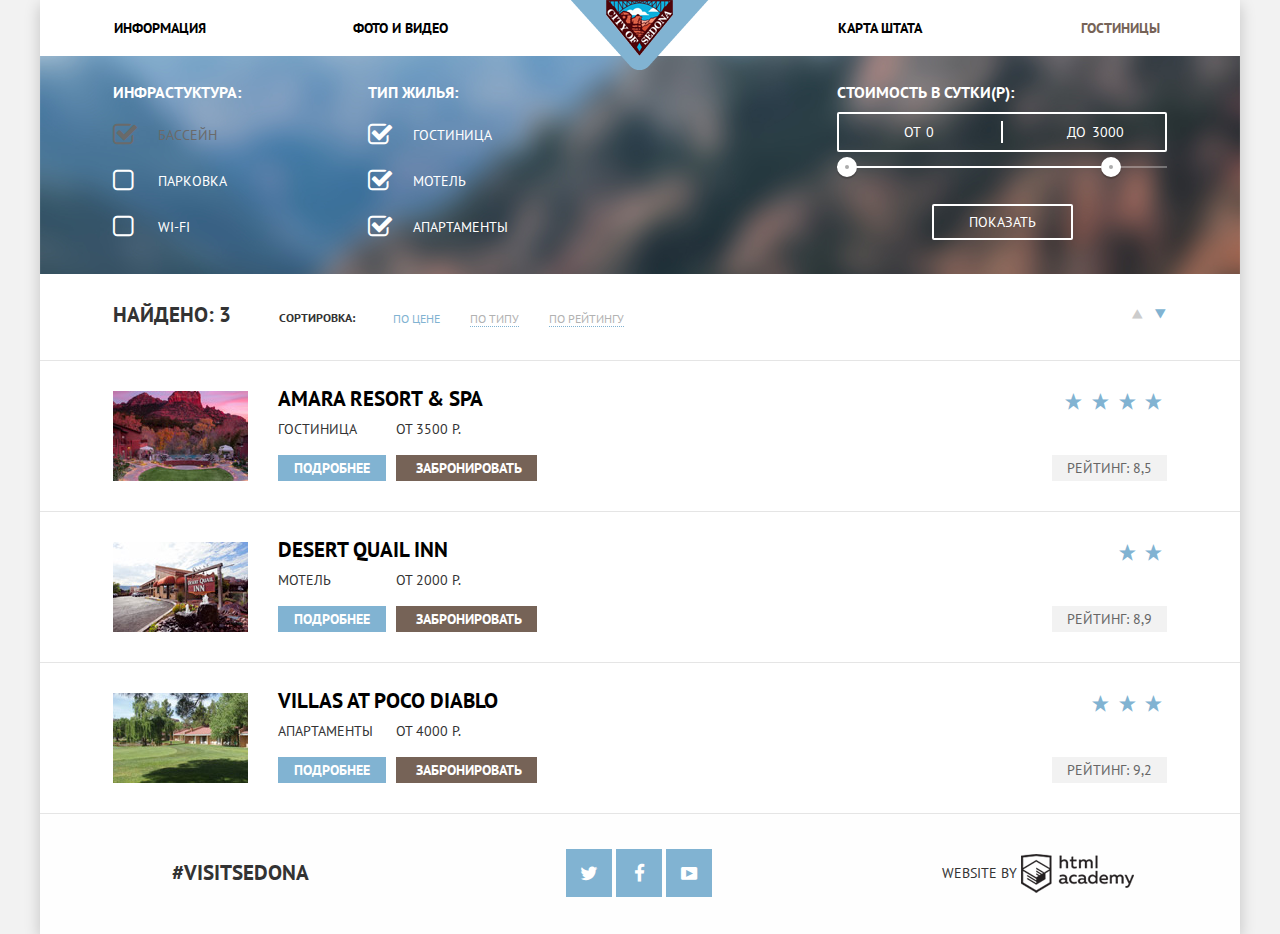
==== commit 433e14d1: "Доделала задание по стилизации" ====
--- a/hotels.html
+++ b/hotels.html
@@ -37,11 +37,11 @@
                             <b class="filters-title">Инфрастуктура:</b>
                             <ul class="list-filters">
                                 <li>
-                                    <input type="checkbox" name="swim-pool" id="swim-pool" checked="checked">
+                                    <input type="checkbox" name="swim-pool" id="swim-pool" checked="checked" disabled="disabled">
                                     <label for="swim-pool">Бассейн</label>
                                 </li>
                                 <li>
-                                    <input type="checkbox" name="parking" id="parking">
+                                    <input type="checkbox" name="parking" id="parking" >
                                     <label for="parking">Парковка</label>
                                 </li>
                                 <li>
--- a/css/style.css
+++ b/css/style.css
@@ -1,6 +1,7 @@
 body {
     font-size: 14px;
     line-height: 21px;
+    background-color: #f2f2f2;
     color: #333333;
     font-weight: normal;
     font-family: "PT Sans", "Arial", serif;
@@ -10,6 +11,7 @@
 .container {
     width: 1200px;
     margin: 0 auto;
+    box-shadow: 0 5px 15px rgba(0,0,0,.2); 
 }
 
 
@@ -61,12 +63,13 @@
     list-style: none;
     width: 100%;
     height: 56px;
+    background-color: #ffffff;
 }
 
 .main-menu li {
     display: block;
     width: 240px;
-    height: 53px;
+    height: 56px;
     text-align: center;
     vertical-align: middle;
     float: left;
@@ -110,7 +113,9 @@
 
 
 
-
+.content-main {
+    background-color: #ffffff;
+}
 
 
 .main-image {
@@ -138,6 +143,7 @@
     margin: 0 auto;
     text-align: center;
     line-height: 26px;
+    
 }
 
 .intro-text {
@@ -206,6 +212,7 @@
     padding-top: 60px; 
     text-align: center;
     padding-bottom: 81px;
+    
 }
 
 .features-item {
@@ -447,80 +454,7 @@
     display: inline-block;
     margin-left: 25px;
 }
-/*.field-people {
-    margin-bottom: 55px;
-}
-
-.people-number input,
-.children-number input {
-    margin: 0;
-    border: none;
-    width: 38px;
-    height: 40px;
-    background-color: #f2f2f2;
-    outline: none;
-    padding: 0;
-    text-align: center;
-    vertical-align: middle;
-}
-
-.field-people-adults label {
-    float: left;
-    line-height: 38px;
-}
-
-.field-value-people {
-    margin-left: 170px;
-}
-
-input::-webkit-inner-spin-button,
-input::-webkit-outer-spin-button {
-    -webkit-appearance: none; margin: 0px;
-}
-
-.field-people-children {
-    margin-left: 52px;
-}
-
-.field-value-children {
-    width: 162px;
-}
-
-.field-people-children .btn-minus {
-    margin-left: 26px;
-}
-
-.field-people-adults .btn-minus {
-    margin-left: 40px;
-}
-
-.btn-people-number {
-    padding: 0;
-    margin: 0;
-    border: none;
-    width: 38px;
-    height: 40px;
-    background-color: #f2f2f2;
-    outline: none;
-    color: #a9a9a9;
-    vertical-align: middle;
-}
-
-.btn-people-number:hover {
-    color: #000000;
-}
-
-.btn-people-number:active {
-    color: #81b3d2;
-}
-
-.btn-plus {
-    
-}
-
-.btn-minus {
-    
-}*/
+
 
 .search-btn {
     width: 458px;
@@ -550,14 +484,14 @@
     height: 95px;
     width: 100%;
     padding-top: 25px;
-    background-color: rgba(255,255,255,0.9); 
+    background-color: rgba(255,255,255,0.9);
 }
 
 .main-index-footer {
     width: 1200px;
     position: absolute;
     z-index: 1000;
-    margin-top: -126px;
+    margin-top: -120px;
 }
 
 .footer-item{
@@ -780,7 +714,7 @@
     display: inline-block;
     
     font-size: 14px;
-    line-height: 38px;
+    line-height: 34px;
     vertical-align: top;
     
     cursor: pointer;
@@ -861,6 +795,10 @@
 
 .list-filters li {
     margin-bottom: 26px;
+}
+
+.list-filters input[disabled="disabled"]+label {
+    color: #6a6a6a;
 }
 
 .btn-transparent {
@@ -898,6 +836,7 @@
     padding-bottom: 31px;
     margin-top: 28px;
     border-bottom: 1px solid #e5e5e5;
+    background-color: #ffffff;
 }
 
 .result-number {
@@ -995,6 +934,7 @@
     padding-right: 73px;
     height: 90px;
     border-bottom: 1px solid #e5e5e5;
+
 }
 
 .housing-image {
